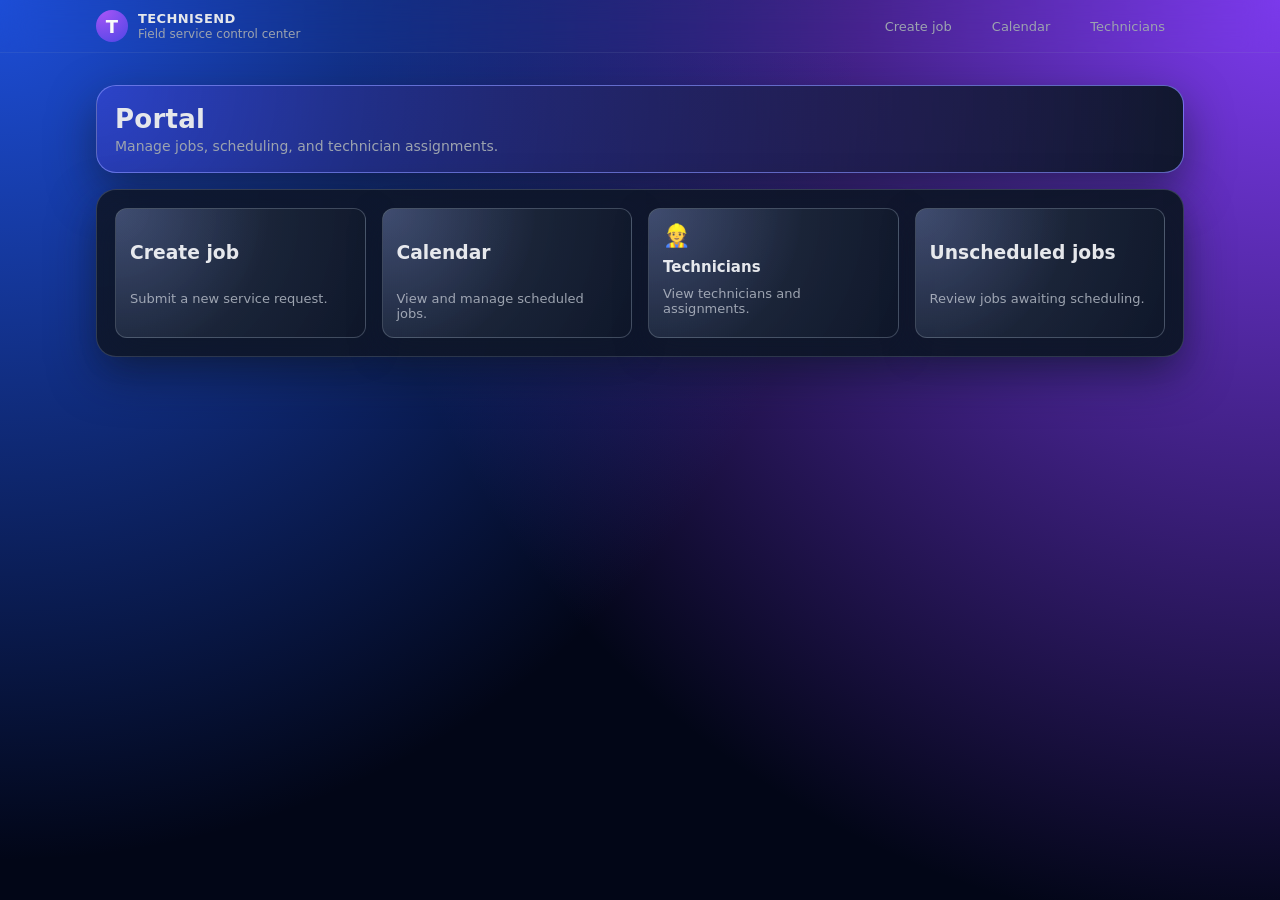
==== frontend/index.html @ f5b005df "fucking around with styling" ====
<!DOCTYPE html>
<html lang="en">
<head>
  <meta charset="UTF-8" />
  <title>Portal</title>
  <link rel="stylesheet" href="styles.css?v=2" />
</head>
<body class="page">
  <header class="site-header">
    <div class="site-header-inner">
      <a href="index.html" class="brand">
        <span class="brand-mark">T</span>
        <div class="brand-text">
          <span class="brand-name">Technisend</span>
          <span class="brand-subtitle">Field service control center</span>
        </div>
      </a>
      <nav class="site-nav">
        <a href="public-job.html">Create job</a>
        <a href="calendar.html">Calendar</a>
        <a href="technicians.html">Technicians</a>
      </nav>
    </div>
  </header>

  <main class="shell">
    <section class="panel panel-hero">
      <div class="panel-body hero-body">
        <div>
          <h1 class="hero-title">Portal</h1>
          <p class="hero-subtitle">
            Manage jobs, scheduling, and technician assignments.
          </p>
        </div>
      </div>
    </section>

    <section class="panel">
      <div class="panel-body">
        <div class="portal-grid">

          <a href="public-job.html" class="portal-card">
            <h3>Create job</h3>
            <p>Submit a new service request.</p>
          </a>

          <a href="calendar.html" class="portal-card">
            <h3>Calendar</h3>
            <p>View and manage scheduled jobs.</p>
          </a>

          <a href="technicians.html" class="portal-card">
            <div class ="portal-card-icon">👷</div>
            <h2>Technicians</h2>
            <p>View technicians and assignments.</p>
          </a>

          <a href="unscheduled.html" class="portal-card">
            <h3>Unscheduled jobs</h3>
            <p>Review jobs awaiting scheduling.</p>
          </a>

        </div>
      </div>
    </section>
  </main>
</body>
</html>
---- frontend/styles.css ----
/* Reset and base */

*,
*::before,
*::after {
  box-sizing: border-box;
}

:root {
  font-family: system-ui, -apple-system, BlinkMacSystemFont, "Segoe UI", sans-serif;
  color-scheme: light;
  --bg: #020617;
  --bg-soft: #020617;
  --panel-bg: #020617;
  --panel-border: #0f172a;
  --accent: #4f46e5;
  --accent-soft: #eef2ff;
  --accent-strong: #312e81;
  --accent-text: #111827;
  --text-main: #e5e7eb;
  --text-soft: #9ca3af;
  --text-subtle: #6b7280;
  --danger: #ef4444;
  --radius-lg: 20px;
  --radius-md: 12px;
  --shadow-soft: 0 18px 45px rgba(15, 23, 42, 0.55);
}

/* Page shell */

body.page {
  margin: 0;
  min-height: 100vh;
  background:
    radial-gradient(circle at top left, #1d4ed8 0, rgba(15, 23, 42, 0) 55%),
    radial-gradient(circle at top right, #7c3aed 0, rgba(15, 23, 42, 0) 60%),
    linear-gradient(to bottom, #020617, #020617 40%, #020617);
  color: var(--text-main);
}

.shell {
  max-width: 1120px;
  margin: 0 auto;
  padding: 16px 16px 32px;
}

/* Header and nav */

.site-header {
  border-bottom: 1px solid rgba(148, 163, 184, 0.12);
  backdrop-filter: blur(18px);
  position: sticky;
  top: 0;
  z-index: 20;
}

.site-header-inner {
  max-width: 1120px;
  margin: 0 auto;
  padding: 10px 16px;
  display: flex;
  align-items: center;
  justify-content: space-between;
  gap: 12px;
}

.brand {
  display: flex;
  align-items: center;
  gap: 10px;
}

.brand-mark {
  width: 32px;
  height: 32px;
  border-radius: 999px;
  display: inline-flex;
  align-items: center;
  justify-content: center;
  background: radial-gradient(circle at 20% 0, #a855f7, #4f46e5);
  color: #f9fafb;
  font-weight: 700;
  font-size: 18px;
}

.brand-text {
  display: flex;
  flex-direction: column;
  gap: 1px;
}

.brand-name {
  font-weight: 600;
  letter-spacing: 0.03em;
  text-transform: uppercase;
  font-size: 13px;
  color: #e5e7eb;
}

.brand-subtitle {
  font-size: 12px;
  color: var(--text-soft);
}

.brand {
  text-decoration: none;
  color: inherit;
}

.brand:hover,
.brand:focus,
.brand:active {
  text-decoration: none;
  color: inherit;
}

.site-nav {
  display: flex;
  align-items: center;
  gap: 10px;
  font-size: 13px;
}

.site-nav a {
  color: var(--text-soft);
  text-decoration: none;
  padding: 6px 10px;
  border-radius: 999px;
  border: 1px solid transparent;
}

.site-nav a:hover {
  color: #e5e7eb;
  border-color: rgba(148, 163, 184, 0.4);
  background: rgba(15, 23, 42, 0.7);
}

/* Panels */

.panel {
  margin-top: 16px;
  border-radius: var(--radius-lg);
  background: radial-gradient(circle at top left, rgba(15, 23, 42, 0.9), rgba(15, 23, 42, 0.97));
  border: 1px solid rgba(148, 163, 184, 0.28);
  box-shadow: var(--shadow-soft);
}

.panel-hero {
  background: radial-gradient(circle at top left, rgba(79, 70, 229, 0.35), rgba(15, 23, 42, 0.98));
  border-color: rgba(129, 140, 248, 0.7);
}

.panel-body {
  padding: 18px 18px 18px;
}

.hero-body {
  display: flex;
  align-items: center;
  justify-content: space-between;
  gap: 12px;
}

.hero-title {
  margin: 0;
  font-size: 26px;
  letter-spacing: 0.01em;
}

.hero-subtitle {
  margin: 4px 0 0;
  font-size: 14px;
  color: var(--text-soft);
  max-width: 560px;
}

.hero-body-calendar {
  align-items: flex-end;
}

/* Portal grid */

.portal-grid {
  display: grid;
  grid-template-columns: repeat(auto-fit, minmax(230px, 1fr));
  gap: 16px;
}

.portal-card {
  display: flex;
  flex-direction: column;
  gap: 6px;
  padding: 14px 14px 12px;
  border-radius: var(--radius-md);
  border: 1px solid rgba(148, 163, 184, 0.35);
  background: radial-gradient(circle at top left, rgba(51, 65, 85, 0.7), rgba(15, 23, 42, 0.98));
  text-decoration: none;
  color: var(--text-main);
  box-shadow: 0 12px 30px rgba(15, 23, 42, 0.55);
  position: relative;
  overflow: hidden;
}

.portal-card::before {
  content: "";
  position: absolute;
  inset: 0;
  background: radial-gradient(circle at top left, rgba(129, 140, 248, 0.22), transparent 55%);
  mix-blend-mode: screen;
  pointer-events: none;
}

.portal-card-icon {
  font-size: 22px;
  margin-bottom: 4px;
}

.portal-card h2 {
  margin: 0;
  font-size: 15px;
}

.portal-card p {
  margin: 4px 0;
  font-size: 13px;
  color: var(--text-soft);
}

.portal-card-cta {
  margin-top: 4px;
  font-size: 12px;
  color: #c7d2fe;
}

.portal-card:hover {
  border-color: #a5b4fc;
  transform: translateY(-1px);
  box-shadow: 0 18px 40px rgba(15, 23, 42, 0.7);
}

/* Panel titles */

.panel-title {
  margin: 0 0 8px;
  font-size: 15px;
  font-weight: 600;
}

.panel-title-spacing {
  margin-top: 18px;
}

/* Form styling */

.job-form {
  display: flex;
  flex-direction: column;
  gap: 12px;
}

.form-grid {
  display: grid;
  grid-template-columns: repeat(auto-fit, minmax(220px, 1fr));
  gap: 10px 12px;
}

.field {
  display: flex;
  flex-direction: column;
  gap: 4px;
  font-size: 13px;
}

.field-label {
  font-weight: 500;
  color: #e5e7eb;
}

input,
textarea,
select {
  border-radius: 10px;
  border: 1px solid rgba(148, 163, 184, 0.6);
  background: rgba(15, 23, 42, 0.75);
  color: var(--text-main);
  font: inherit;
  padding: 7px 9px;
  outline: none;
}

input::placeholder,
textarea::placeholder {
  color: #6b7280;
}

input:focus,
textarea:focus,
select:focus {
  border-color: #818cf8;
  box-shadow: 0 0 0 1px rgba(129, 140, 248, 0.7);
}

textarea {
  resize: vertical;
}

.form-footer {
  margin-top: 8px;
  display: flex;
  align-items: center;
  gap: 10px;
  flex-wrap: wrap;
}

/* Buttons and status */

.btn-primary {
  border-radius: 999px;
  border: 1px solid transparent;
  padding: 7px 16px;
  background: linear-gradient(to right, #4f46e5, #7c3aed);
  color: #f9fafb;
  font-size: 13px;
  font-weight: 500;
  cursor: pointer;
  box-shadow: 0 10px 25px rgba(79, 70, 229, 0.45);
}

.btn-primary:hover {
  filter: brightness(1.08);
}

.form-status {
  font-size: 13px;
  color: var(--text-soft);
}

/* Calendar layout */

.calendar-header-row {
  display: flex;
  justify-content: space-between;
  align-items: center;
  gap: 12px;
  margin-bottom: 8px;
}

.calendar-current-day {
  font-weight: 600;
  font-size: 14px;
}

.calendar-timezone {
  font-size: 12px;
  color: var(--text-soft);
}

.calendar-status {
  font-size: 12px;
  color: var(--text-soft);
  text-align: right;
}

/* Day navigation */

.calendar-day-nav {
  display: flex;
  align-items: center;
  gap: 6px;
  padding: 6px;
  border-radius: 999px;
  background: rgba(15, 23, 42, 0.7);
  border: 1px solid rgba(148, 163, 184, 0.45);
}

.day-nav-button {
  border-radius: 999px;
  border: 1px solid rgba(148, 163, 184, 0.7);
  background: rgba(15, 23, 42, 0.8);
  color: #e5e7eb;
  font-size: 16px;
  padding: 4px 9px;
  cursor: pointer;
}

.day-nav-button:hover {
  background: #4f46e5;
  border-color: #a5b4fc;
}

/* Calendar content */

.calendar-jobs-list {
  display: flex;
  flex-direction: column;
  gap: 10px;
}

.calendar-empty {
  font-size: 14px;
  color: var(--text-soft);
}

/* Technician sections and visit cards */

.calendar-tech-section {
  border-radius: var(--radius-md);
  border: 1px solid rgba(148, 163, 184, 0.4);
  background: radial-gradient(circle at top left, rgba(30, 64, 175, 0.4), rgba(15, 23, 42, 0.98));
  padding: 10px 12px;
}

.calendar-tech-heading {
  margin: 0 0 6px;
  font-size: 13px;
  font-weight: 600;
}

.calendar-day-list {
  display: flex;
  flex-direction: column;
  gap: 8px;
}

.job-card.visit-card {
  border-radius: 10px;
  border: 1px solid rgba(148, 163, 184, 0.4);
  background: rgba(15, 23, 42, 0.9);
  padding: 7px 9px;
}

.job-card-header {
  display: flex;
  justify-content: space-between;
  align-items: center;
  margin-bottom: 3px;
  font-size: 13px;
  font-weight: 600;
}

.job-card-body {
  font-size: 12px;
  color: var(--text-soft);
}

.visit-job-id {
  margin-bottom: 2px;
  font-weight: 500;
}

.visit-notes {
  font-size: 12px;
}

/* Status pill */

.visit-status {
  padding: 1px 8px;
  border-radius: 999px;
  font-size: 11px;
  text-transform: capitalize;
  border: 1px solid transparent;
}

.visit-status-unscheduled {
  background: rgba(167, 139, 250, 0.16);
  color: #a78bfa;
  border-color: rgba(167, 139, 250, 0.4);
}


.visit-status-scheduled {
  background: rgba(56, 189, 248, 0.16);
  color: #38bdf8;
  border-color: rgba(56, 189, 248, 0.35);
}

.visit-status-in-progress {
  background: rgba(234, 179, 8, 0.16);
  color: #facc15;
  border-color: rgba(234, 179, 8, 0.35);
}

.visit-status-completed {
  background: rgba(34, 197, 94, 0.16);
  color: #4ade80;
  border-color: rgba(34, 197, 94, 0.4);
}

.visit-status-cancelled {
  background: rgba(248, 113, 113, 0.16);
  color: #f97373;
  border-color: rgba(248, 113, 113, 0.4);
}

/* Basic styling for technicians page header (reuses theme) */

body > header:not(.site-header) {
  max-width: 1120px;
  margin: 0 auto;
  padding: 16px;
  color: var(--text-main);
}

body > header h1 {
  margin: 0 0 6px;
}

body > header nav a {
  color: var(--text-soft);
  margin-right: 8px;
  text-decoration: none;
  font-size: 13px;
}
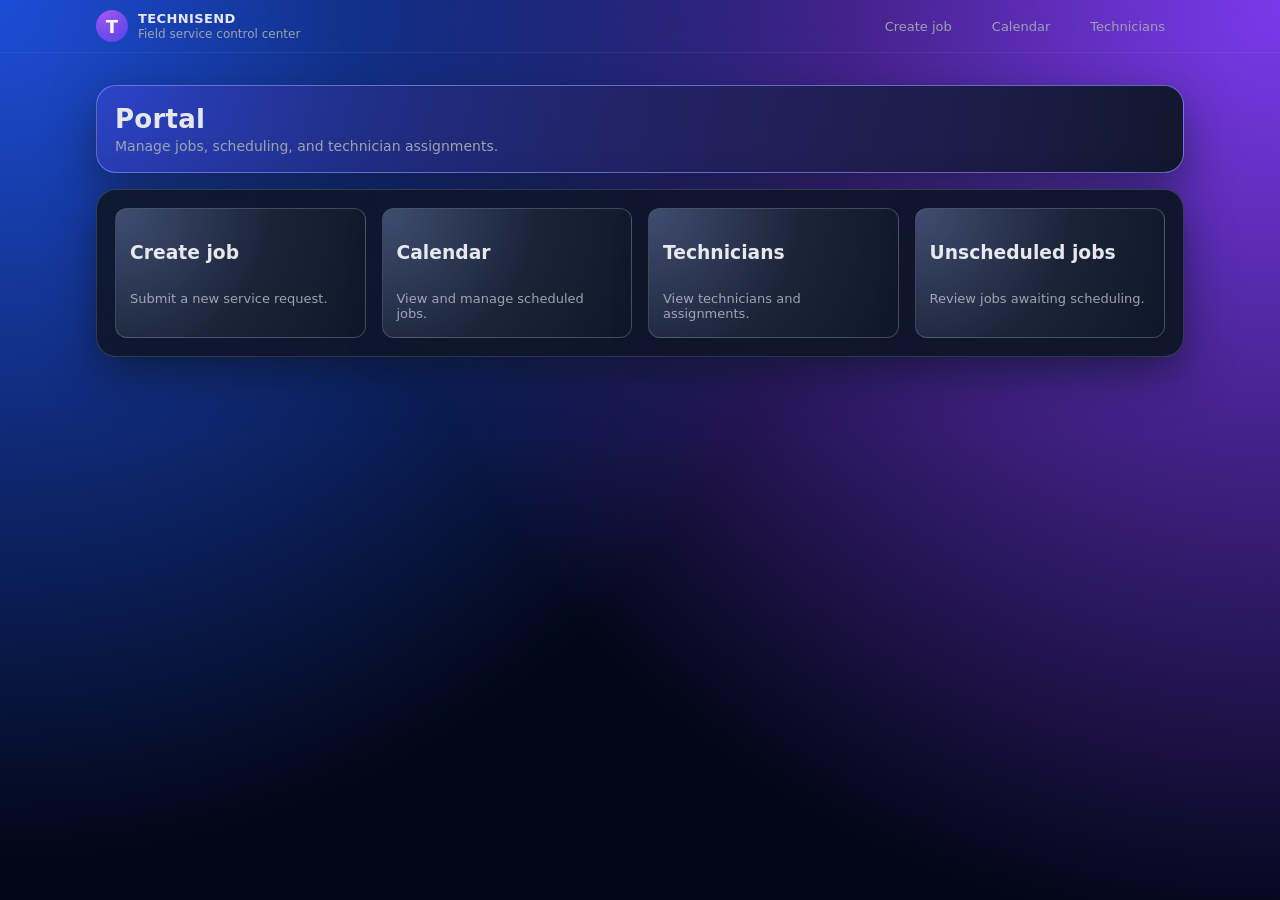
==== commit 069a0e2f: "dont like pretty pictures anymore" ====
--- a/frontend/index.html
+++ b/frontend/index.html
@@ -50,8 +50,7 @@
           </a>
 
           <a href="technicians.html" class="portal-card">
-            <div class ="portal-card-icon">👷</div>
-            <h2>Technicians</h2>
+            <h3>Technicians</h3>
             <p>View technicians and assignments.</p>
           </a>
 
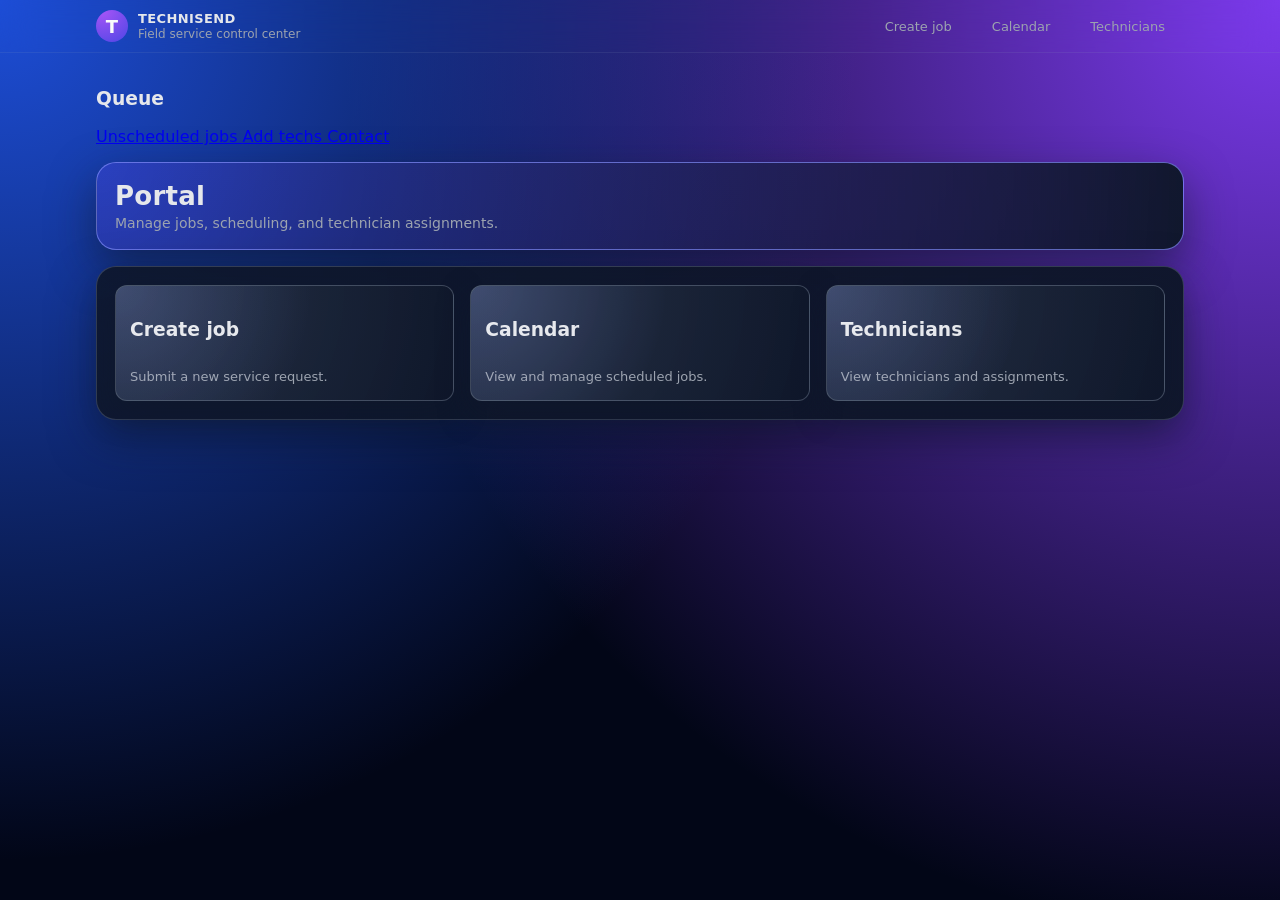
==== commit 01c7d956: "side panel addition" ====
--- a/frontend/index.html
+++ b/frontend/index.html
@@ -22,46 +22,59 @@
       </nav>
     </div>
   </header>
+    <main class="shell shell-with-sidebar">
+      <aside class="sidebar">
+        <div class="sidebar-section">
+          <h3 class="sidebar-title">Queue</h3>
+          <nav class="sidebar-nav">
+            <a href="unscheduled.html" class="sidebar-link active">
+              Unscheduled jobs
+            </a>
+            <a href="#" class="sidebar-link">
+              Add techs
+            </a>
+            <a href="#" class="sidebar-link">
+              Contact
+            </a>
+          </nav>
+        </div>
+      </aside>
 
-  <main class="shell">
-    <section class="panel panel-hero">
-      <div class="panel-body hero-body">
-        <div>
-          <h1 class="hero-title">Portal</h1>
-          <p class="hero-subtitle">
-            Manage jobs, scheduling, and technician assignments.
-          </p>
-        </div>
+      <div class="shell-content">
+        <section class="panel panel-hero">
+          <div class="panel-body hero-body">
+            <div>
+              <h1 class="hero-title">Portal</h1>
+              <p class="hero-subtitle">
+                Manage jobs, scheduling, and technician assignments.
+              </p>
+            </div>
+          </div>
+        </section>
+
+        <section class="panel">
+          <div class="panel-body">
+            <div class="portal-grid">
+
+              <a href="public-job.html" class="portal-card">
+                <h3>Create job</h3>
+                <p>Submit a new service request.</p>
+              </a>
+
+              <a href="calendar.html" class="portal-card">
+                <h3>Calendar</h3>
+                <p>View and manage scheduled jobs.</p>
+              </a>
+
+              <a href="technicians.html" class="portal-card">
+                <h3>Technicians</h3>
+                <p>View technicians and assignments.</p>
+              </a>
+
+            </div>
+          </div>
+        </section>
       </div>
-    </section>
-
-    <section class="panel">
-      <div class="panel-body">
-        <div class="portal-grid">
-
-          <a href="public-job.html" class="portal-card">
-            <h3>Create job</h3>
-            <p>Submit a new service request.</p>
-          </a>
-
-          <a href="calendar.html" class="portal-card">
-            <h3>Calendar</h3>
-            <p>View and manage scheduled jobs.</p>
-          </a>
-
-          <a href="technicians.html" class="portal-card">
-            <h3>Technicians</h3>
-            <p>View technicians and assignments.</p>
-          </a>
-
-          <a href="unscheduled.html" class="portal-card">
-            <h3>Unscheduled jobs</h3>
-            <p>Review jobs awaiting scheduling.</p>
-          </a>
-
-        </div>
-      </div>
-    </section>
-  </main>
+    </main>
 </body>
 </html>
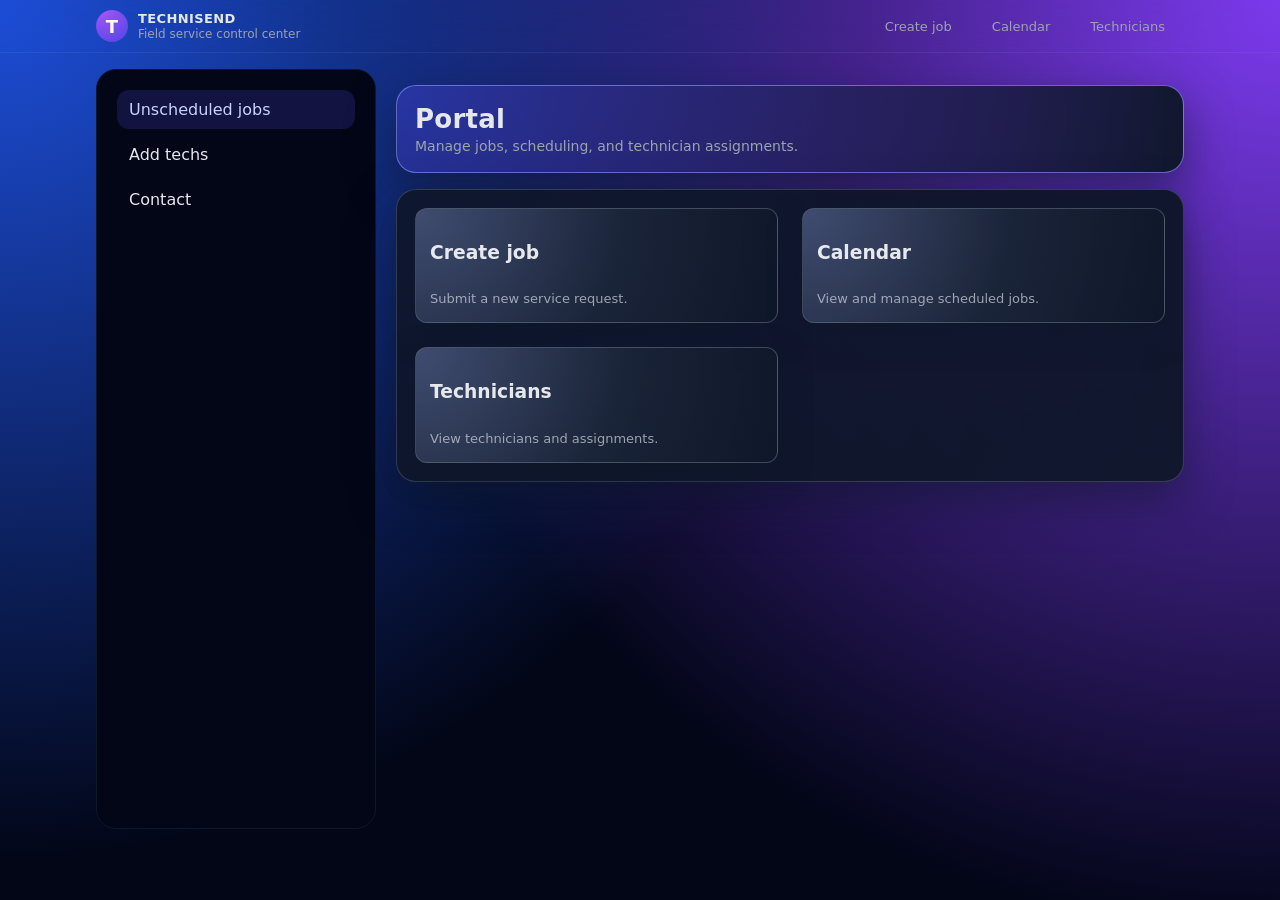
==== commit 8b6fd005: "css styling" ====
--- a/frontend/index.html
+++ b/frontend/index.html
@@ -25,7 +25,6 @@
     <main class="shell shell-with-sidebar">
       <aside class="sidebar">
         <div class="sidebar-section">
-          <h3 class="sidebar-title">Queue</h3>
           <nav class="sidebar-nav">
             <a href="unscheduled.html" class="sidebar-link active">
               Unscheduled jobs
--- a/frontend/styles.css
+++ b/frontend/styles.css
@@ -182,8 +182,8 @@
 
 .portal-grid {
   display: grid;
-  grid-template-columns: repeat(auto-fit, minmax(230px, 1fr));
-  gap: 16px;
+  grid-template-columns: repeat(auto-fit, minmax(340px, 1fr));
+  gap: 24px;
 }
 
 .portal-card {
@@ -512,3 +512,47 @@
   text-decoration: none;
   font-size: 13px;
 }
+
+.shell-with-sidebar {
+  display: grid;
+  grid-template-columns: 280px 1fr;
+  gap: 20px;
+}
+
+.sidebar {
+  background: var(--panel-bg);
+  border: 1px solid var(--panel-border);
+  border-radius: var(--radius-lg);
+  padding: 20px;
+
+  min-height: calc(100vh - 140px);
+  display: flex;
+  flex-direction: column;
+}
+
+.sidebar-nav {
+  display: flex;
+  flex-direction: column;
+  gap: 6px;
+}
+
+.sidebar-link {
+  display: block;
+  padding: 10px 12px;
+  border-radius: var(--radius-md);
+  color: var(--text-main);
+  text-decoration: none;
+}
+
+.sidebar-link:hover {
+  background: rgba(79, 70, 229, 0.12);
+}
+
+.sidebar-link.active {
+  background: rgba(79, 70, 229, 0.2);
+  color: #c7d2fe;
+}
+
+.shell-content {
+  min-width: 0;
+}
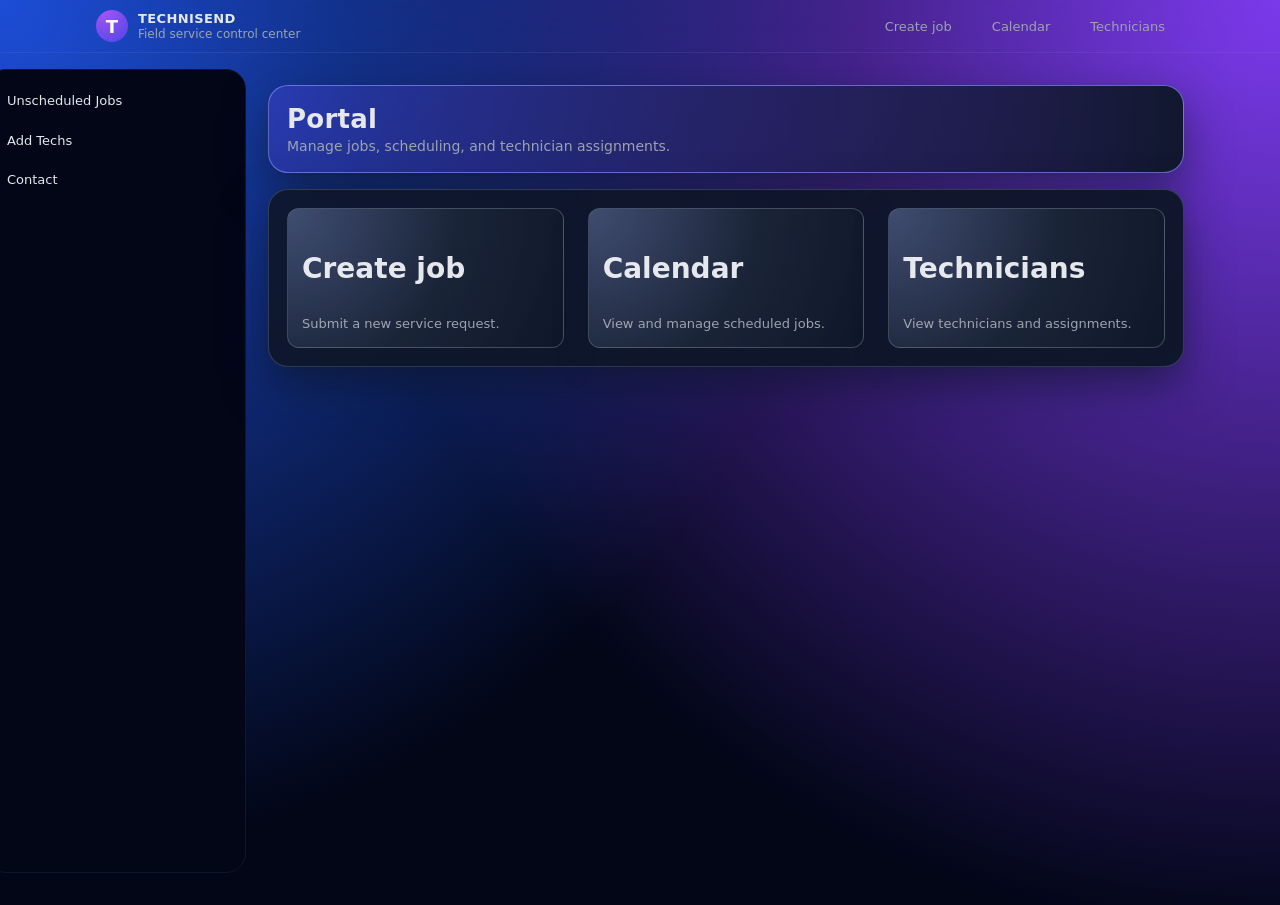
==== commit 4f2ee998: "webpage styling" ====
--- a/frontend/index.html
+++ b/frontend/index.html
@@ -26,11 +26,11 @@
       <aside class="sidebar">
         <div class="sidebar-section">
           <nav class="sidebar-nav">
-            <a href="unscheduled.html" class="sidebar-link active">
-              Unscheduled jobs
+            <a href="unscheduled.html" class="sidebar-link">
+              Unscheduled Jobs
             </a>
             <a href="#" class="sidebar-link">
-              Add techs
+              Add Techs
             </a>
             <a href="#" class="sidebar-link">
               Contact
--- a/frontend/styles.css
+++ b/frontend/styles.css
@@ -68,6 +68,8 @@
   display: flex;
   align-items: center;
   gap: 10px;
+  text-decoration: none;
+  color: inherit;
 }
 
 .brand-mark {
@@ -100,11 +102,6 @@
 .brand-subtitle {
   font-size: 12px;
   color: var(--text-soft);
-}
-
-.brand {
-  text-decoration: none;
-  color: inherit;
 }
 
 .brand:hover,
@@ -182,8 +179,20 @@
 
 .portal-grid {
   display: grid;
-  grid-template-columns: repeat(auto-fit, minmax(340px, 1fr));
+  grid-template-columns: repeat(3, minmax(260px, 1fr));
   gap: 24px;
+}
+
+@media (max-width: 980px) {
+  .portal-grid {
+    grid-template-columns: repeat(2, minmax(240px, 1fr));
+  }
+}
+
+@media (max-width: 640px) {
+  .portal-grid {
+    grid-template-columns: 1fr;
+  }
 }
 
 .portal-card {
@@ -199,6 +208,9 @@
   box-shadow: 0 12px 30px rgba(15, 23, 42, 0.55);
   position: relative;
   overflow: hidden;
+  transition: transform 120ms ease, box-shadow 120ms ease, border-color 120ms ease;
+  min-height: 140px;
+  justify-content: space-between;
 }
 
 .portal-card::before {
@@ -210,15 +222,14 @@
   pointer-events: none;
 }
 
-.portal-card-icon {
-  font-size: 22px;
-  margin-bottom: 4px;
-}
-
-.portal-card h2 {
-  margin: 0;
-  font-size: 15px;
-}
+.portal-card h2,
+.portal-card h3 {
+  font-size: 28px;
+  font-weight: 600;
+  line-height: 1.25;
+  margin-bottom: 6px;
+}
+
 
 .portal-card p {
   margin: 4px 0;
@@ -468,7 +479,6 @@
   border-color: rgba(167, 139, 250, 0.4);
 }
 
-
 .visit-status-scheduled {
   background: rgba(56, 189, 248, 0.16);
   color: #38bdf8;
@@ -513,21 +523,27 @@
   font-size: 13px;
 }
 
+/* Sidebar layout */
+
 .shell-with-sidebar {
   display: grid;
-  grid-template-columns: 280px 1fr;
-  gap: 20px;
+  grid-template-columns: 150px minmax(0, 1120px);
+  gap: 22px;
+  align-items: start;
 }
 
 .sidebar {
   background: var(--panel-bg);
   border: 1px solid var(--panel-border);
   border-radius: var(--radius-lg);
-  padding: 20px;
-
-  min-height: calc(100vh - 140px);
-  display: flex;
-  flex-direction: column;
+
+  padding: 14px 10px;
+  min-height: calc(100vh - 96px);
+  display: flex;
+  flex-direction: column;
+
+  /* Pull it into the left highlight area, but only by a small amount */
+  margin-left: -110px;
 }
 
 .sidebar-nav {
@@ -538,10 +554,15 @@
 
 .sidebar-link {
   display: block;
-  padding: 10px 12px;
-  border-radius: var(--radius-md);
+  padding: 9px 10px;
+  border-radius: 10px;
   color: var(--text-main);
   text-decoration: none;
+  font-size: 13px;
+  line-height: 1.2;
+  white-space: nowrap;
+  overflow: hidden;
+  text-overflow: ellipsis;
 }
 
 .sidebar-link:hover {
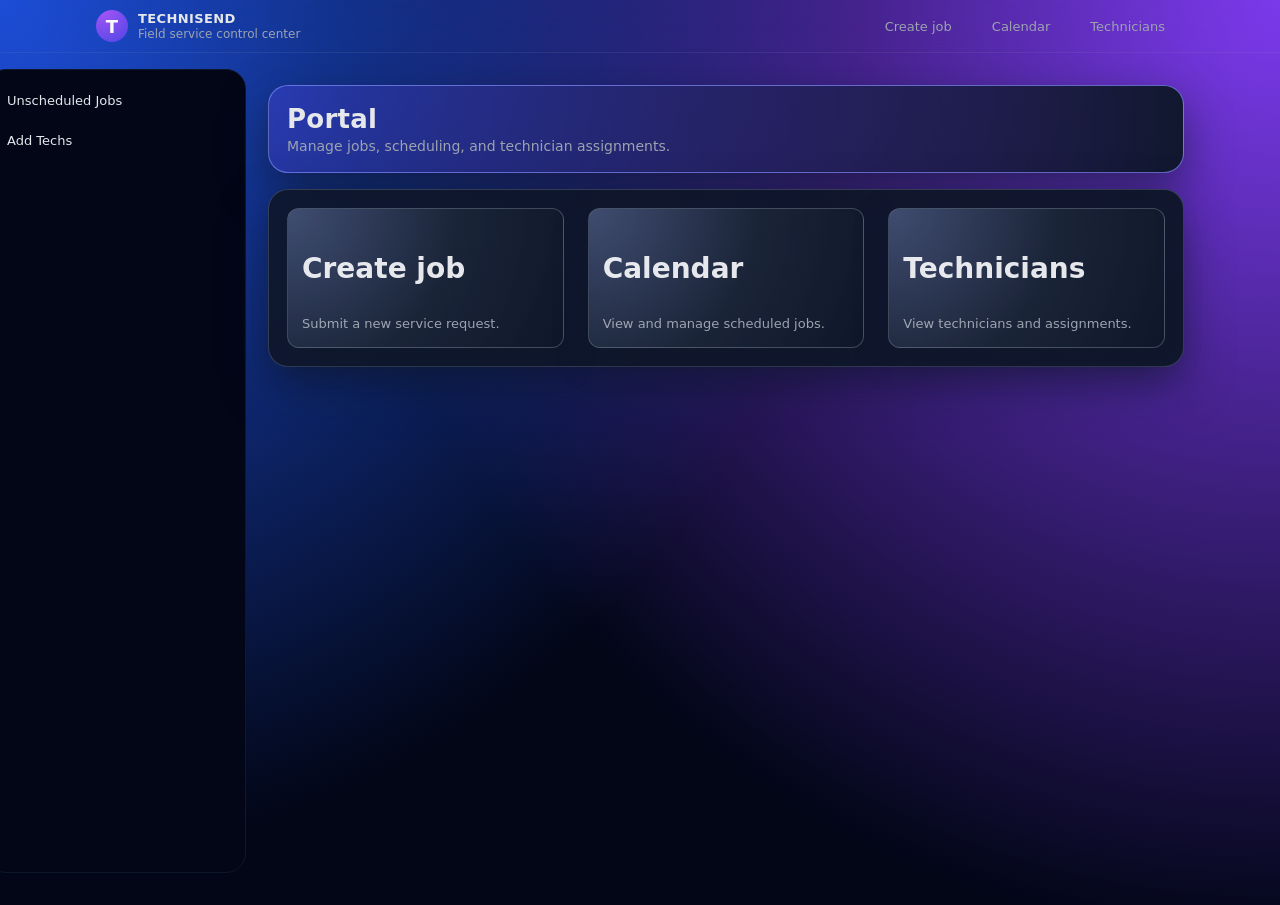
==== commit 342d65ba: "removed contact" ====
--- a/frontend/index.html
+++ b/frontend/index.html
@@ -31,9 +31,6 @@
             </a>
             <a href="#" class="sidebar-link">
               Add Techs
-            </a>
-            <a href="#" class="sidebar-link">
-              Contact
             </a>
           </nav>
         </div>
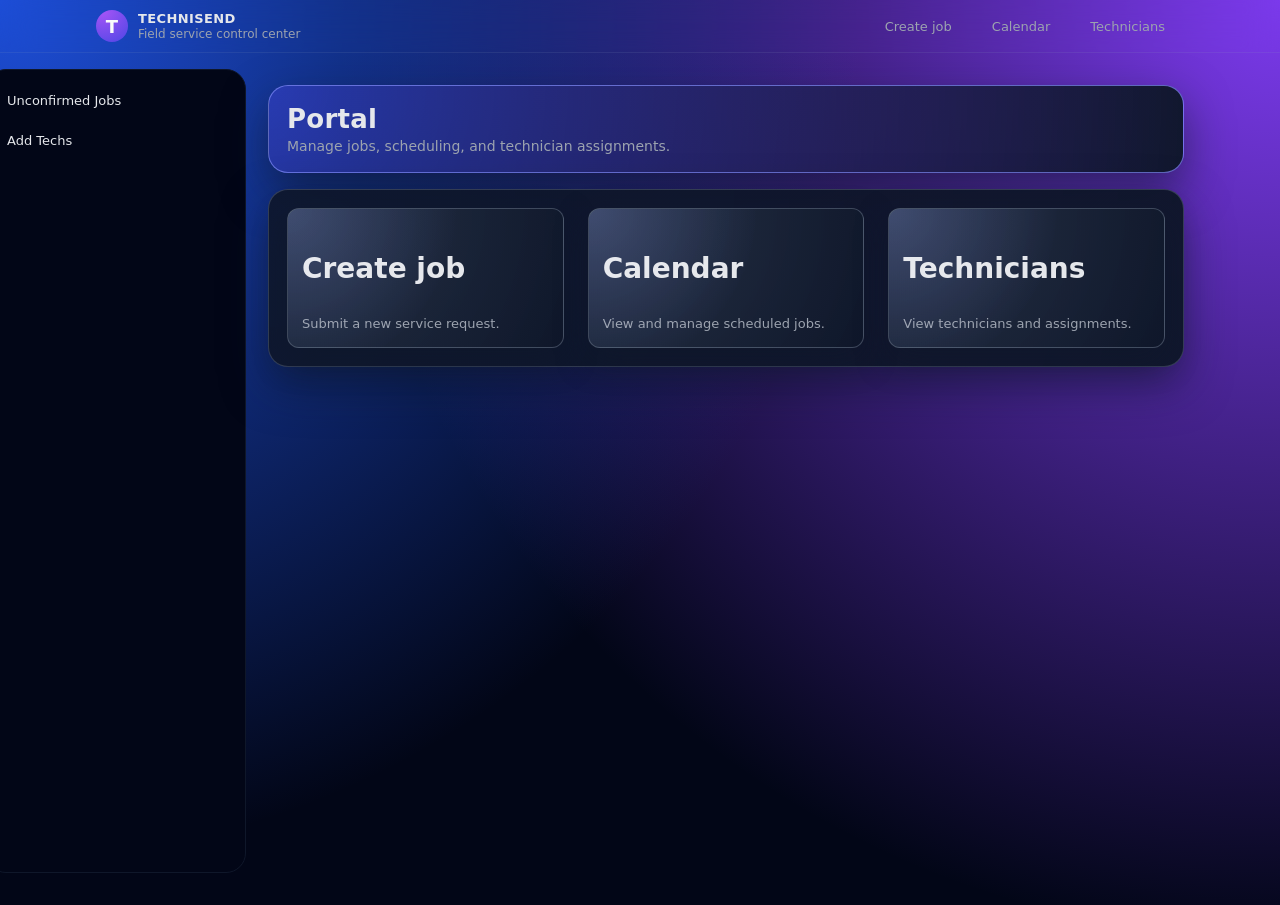
==== commit 3dd2bf82: "scheduling change" ====
--- a/frontend/index.html
+++ b/frontend/index.html
@@ -27,9 +27,9 @@
         <div class="sidebar-section">
           <nav class="sidebar-nav">
             <a href="unscheduled.html" class="sidebar-link">
-              Unscheduled Jobs
+              Unconfirmed Jobs
             </a>
-            <a href="#" class="sidebar-link">
+            <a href="add-techs.html" class="sidebar-link">
               Add Techs
             </a>
           </nav>
--- a/frontend/styles.css
+++ b/frontend/styles.css
@@ -503,6 +503,13 @@
   border-color: rgba(248, 113, 113, 0.4);
 }
 
+.visit-status-inactive {
+  background: rgba(148, 163, 184, 0.14);
+  color: #94a3b8;
+  border-color: rgba(148, 163, 184, 0.35);
+}
+
+
 /* Basic styling for technicians page header (reuses theme) */
 
 body > header:not(.site-header) {
@@ -577,3 +584,76 @@
 .shell-content {
   min-width: 0;
 }
+
+.modal-backdrop {
+  position: fixed;
+  inset: 0;
+  background: rgba(2, 6, 23, 0.72);
+  display: flex;
+  align-items: center;
+  justify-content: center;
+  padding: 16px;
+  z-index: 50;
+}
+
+.modal {
+  width: min(720px, 100%);
+  border-radius: var(--radius-lg);
+  border: 1px solid rgba(148, 163, 184, 0.28);
+  background: radial-gradient(circle at top left, rgba(15, 23, 42, 0.95), rgba(15, 23, 42, 0.98));
+  box-shadow: var(--shadow-soft);
+  padding: 16px;
+}
+
+.modal-header {
+  display: flex;
+  align-items: flex-start;
+  justify-content: space-between;
+  gap: 12px;
+  margin-bottom: 10px;
+}
+
+.modal-title {
+  font-size: 16px;
+  font-weight: 600;
+}
+
+.modal-subtitle {
+  margin-top: 4px;
+  font-size: 12px;
+  color: var(--text-soft);
+}
+
+.modal-close {
+  appearance: none;
+  border: 1px solid rgba(148, 163, 184, 0.35);
+  background: rgba(15, 23, 42, 0.75);
+  color: var(--text-main);
+  width: 34px;
+  height: 34px;
+  border-radius: 10px;
+  cursor: pointer;
+  font-size: 18px;
+  line-height: 1;
+}
+
+.modal-close:hover {
+  border-color: rgba(148, 163, 184, 0.6);
+}
+.visit-assign-row {
+  margin-top: 8px;
+  display: flex;
+  gap: 8px;
+  align-items: center;
+}
+
+.visit-assign-label {
+  font-size: 12px;
+  color: var(--text-soft);
+  min-width: 80px;
+}
+
+.visit-assign-select {
+  font-size: 12px;
+  padding: 6px 8px;
+}
